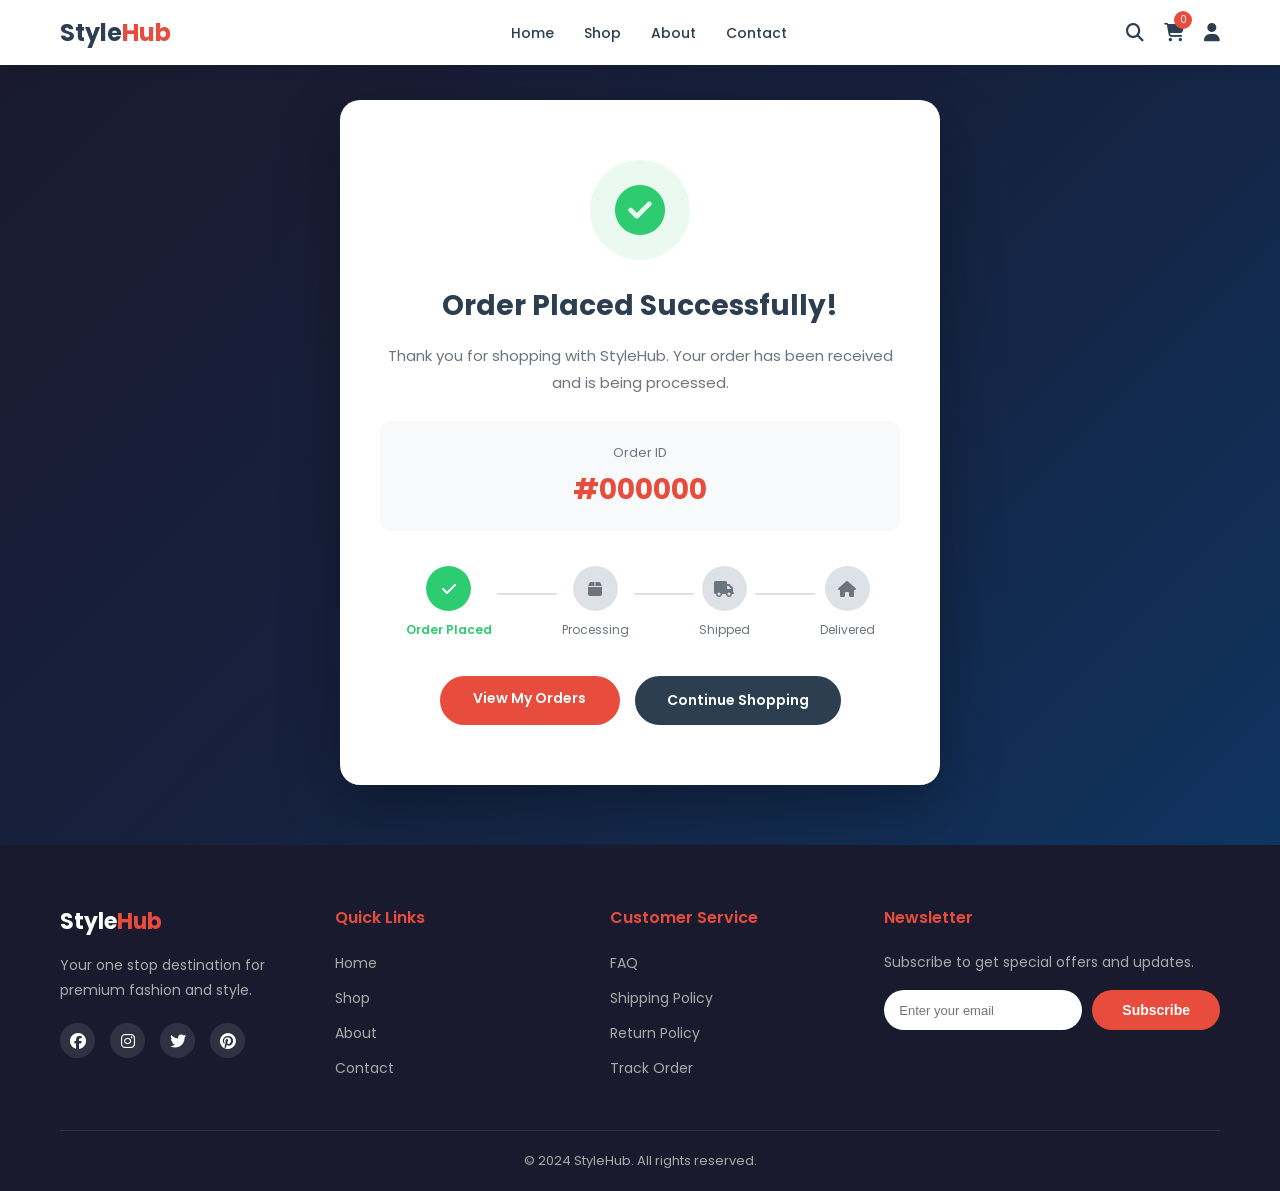
==== frontend/pages/order-success.html @ 16276a41 "Complete Codebase for StyleHub E-Commerce" ====
<!DOCTYPE html>
<html lang="en">
<head>
    <meta charset="UTF-8">
    <meta name="viewport" content="width=device-width, initial-scale=1.0">
    <title>Order Successful - StyleHub</title>
    <link rel="stylesheet" href="../css/style.css">
    <link rel="stylesheet" href="../css/order-success.css">
    <link href="https://fonts.googleapis.com/css2?family=Poppins:wght@300;400;500;600;700&display=swap" rel="stylesheet">
    <link rel="stylesheet" href="https://cdnjs.cloudflare.com/ajax/libs/font-awesome/6.4.0/css/all.min.css">
</head>
<body>

    <!-- NAVBAR -->
    <nav class="navbar">
        <div class="nav-container">
            <div class="nav-logo">
                <a href="../index.html">Style<span>Hub</span></a>
            </div>
            <ul class="nav-links">
                <li><a href="../index.html">Home</a></li>
                <li><a href="products.html">Shop</a></li>
                <li><a href="about.html">About</a></li>
                <li><a href="contact.html">Contact</a></li>
            </ul>
            <div class="nav-icons">
                <a href="search.html"><i class="fas fa-search"></i></a>
                <a href="cart.html">
                    <i class="fas fa-shopping-cart"></i>
                    <span class="cart-count">0</span>
                </a>
                <a href="login.html" id="nav-auth-link">
                    <i class="fas fa-user"></i>
                </a>
            </div>
            <div class="hamburger">
                <span></span>
                <span></span>
                <span></span>
            </div>
        </div>
    </nav>

    <!-- SUCCESS SECTION -->
    <section class="success-section">
        <div class="container">
            <div class="success-box">
                <div class="success-icon">
                    <i class="fas fa-check-circle"></i>
                </div>
                <h1>Order Placed Successfully!</h1>
                <p>Thank you for shopping with StyleHub. Your order has been received and is being processed.</p>
                <div class="order-id-box">
                    <p>Order ID</p>
                    <h2 id="order-id">#000000</h2>
                </div>
                <div class="success-steps">
                    <div class="step active">
                        <i class="fas fa-check"></i>
                        <p>Order Placed</p>
                    </div>
                    <div class="step-line"></div>
                    <div class="step">
                        <i class="fas fa-box"></i>
                        <p>Processing</p>
                    </div>
                    <div class="step-line"></div>
                    <div class="step">
                        <i class="fas fa-truck"></i>
                        <p>Shipped</p>
                    </div>
                    <div class="step-line"></div>
                    <div class="step">
                        <i class="fas fa-home"></i>
                        <p>Delivered</p>
                    </div>
                </div>
                <div class="success-actions">
                    <a href="profile.html" class="btn btn-primary">View My Orders</a>
                    <a href="products.html" class="btn btn-secondary" 
                       style="background:var(--primary);color:white;">
                        Continue Shopping
                    </a>
                </div>
            </div>
        </div>
    </section>

    <!-- FOOTER -->
    <footer class="footer">
        <div class="container">
            <div class="footer-grid">
                <div class="footer-col">
                    <h3>Style<span>Hub</span></h3>
                    <p>Your one stop destination for premium fashion and style.</p>
                    <div class="social-links">
                        <a href="#"><i class="fab fa-facebook"></i></a>
                        <a href="#"><i class="fab fa-instagram"></i></a>
                        <a href="#"><i class="fab fa-twitter"></i></a>
                        <a href="#"><i class="fab fa-pinterest"></i></a>
                    </div>
                </div>
                <div class="footer-col">
                    <h4>Quick Links</h4>
                    <ul>
                        <li><a href="../index.html">Home</a></li>
                        <li><a href="products.html">Shop</a></li>
                        <li><a href="about.html">About</a></li>
                        <li><a href="contact.html">Contact</a></li>
                    </ul>
                </div>
                <div class="footer-col">
                    <h4>Customer Service</h4>
                    <ul>
                        <li><a href="#">FAQ</a></li>
                        <li><a href="#">Shipping Policy</a></li>
                        <li><a href="#">Return Policy</a></li>
                        <li><a href="#">Track Order</a></li>
                    </ul>
                </div>
                <div class="footer-col">
                    <h4>Newsletter</h4>
                    <p>Subscribe to get special offers and updates.</p>
                    <div class="newsletter">
                        <input type="email" placeholder="Enter your email">
                        <button class="btn btn-primary">Subscribe</button>
                    </div>
                </div>
            </div>
            <div class="footer-bottom">
                <p>&copy; 2024 StyleHub. All rights reserved.</p>
            </div>
        </div>
    </footer>

    <script src="../js/main.js"></script>
    <script src="../js/order-success.js"></script>
</body>
</html>
---- frontend/css/style.css ----
/* ─── RESET & BASE ─────────────────────────────────────── */
* {
    margin: 0;
    padding: 0;
    box-sizing: border-box;
}

:root {
    --primary: #2c3e50;
    --accent: #e74c3c;
    --light: #f8f9fa;
    --dark: #1a1a2e;
    --gray: #6c757d;
    --border: #dee2e6;
    --white: #ffffff;
    --shadow: 0 2px 15px rgba(0,0,0,0.1);
    --transition: all 0.3s ease;
}

body {
    font-family: 'Poppins', sans-serif;
    color: var(--primary);
    background-color: var(--white);
    overflow-x: hidden;
}

a {
    text-decoration: none;
    color: inherit;
}

ul {
    list-style: none;
}

img {
    max-width: 100%;
    height: auto;
}

.container {
    max-width: 1200px;
    margin: 0 auto;
    padding: 0 20px;
}

/* ─── BUTTONS ───────────────────────────────────────────── */
.btn {
    display: inline-block;
    padding: 12px 30px;
    border-radius: 30px;
    font-size: 14px;
    font-weight: 600;
    cursor: pointer;
    transition: var(--transition);
    border: none;
    text-align: center;
}

.btn-primary {
    background-color: var(--accent);
    color: var(--white);
}

.btn-primary:hover {
    background-color: #c0392b;
    transform: translateY(-2px);
    box-shadow: 0 5px 15px rgba(231,76,60,0.4);
}

.btn-secondary {
    background-color: transparent;
    color: var(--primary);
    border: 2px solid var(--primary);
}

.btn-secondary:hover {
    background-color: var(--primary);
    color: var(--white);
}

/* ─── NAVBAR ────────────────────────────────────────────── */
.navbar {
    position: fixed;
    top: 0;
    left: 0;
    width: 100%;
    z-index: 1000;
    background-color: var(--white);
    box-shadow: var(--shadow);
    padding: 15px 0;
    transition: var(--transition);
}

.nav-container {
    max-width: 1200px;
    margin: 0 auto;
    padding: 0 20px;
    display: flex;
    align-items: center;
    justify-content: space-between;
}

.nav-logo a {
    font-size: 24px;
    font-weight: 700;
    color: var(--primary);
}

.nav-logo span {
    color: var(--accent);
}

.nav-links {
    display: flex;
    gap: 30px;
}

.nav-links a {
    font-size: 14px;
    font-weight: 500;
    color: var(--primary);
    transition: var(--transition);
    position: relative;
}

.nav-links a::after {
    content: '';
    position: absolute;
    bottom: -3px;
    left: 0;
    width: 0;
    height: 2px;
    background-color: var(--accent);
    transition: var(--transition);
}

.nav-links a:hover::after {
    width: 100%;
}

.nav-links a:hover {
    color: var(--accent);
}

.nav-icons {
    display: flex;
    align-items: center;
    gap: 20px;
}

.nav-icons a {
    font-size: 18px;
    color: var(--primary);
    transition: var(--transition);
    position: relative;
}

.nav-icons a:hover {
    color: var(--accent);
}

.cart-count {
    position: absolute;
    top: -8px;
    right: -8px;
    background-color: var(--accent);
    color: var(--white);
    font-size: 10px;
    width: 18px;
    height: 18px;
    border-radius: 50%;
    display: flex;
    align-items: center;
    justify-content: center;
}

.hamburger {
    display: none;
    flex-direction: column;
    gap: 5px;
    cursor: pointer;
}

.hamburger span {
    width: 25px;
    height: 3px;
    background-color: var(--primary);
    border-radius: 3px;
    transition: var(--transition);
}

/* ─── SECTION TITLE ─────────────────────────────────────── */
.section-title {
    font-size: 32px;
    font-weight: 700;
    text-align: center;
    margin-bottom: 40px;
    position: relative;
}

.section-title::after {
    content: '';
    position: absolute;
    bottom: -10px;
    left: 50%;
    transform: translateX(-50%);
    width: 60px;
    height: 3px;
    background-color: var(--accent);
}

/* ─── PRODUCT CARD ──────────────────────────────────────── */
.product-card {
    background-color: var(--white);
    border-radius: 10px;
    overflow: hidden;
    box-shadow: var(--shadow);
    transition: var(--transition);
    cursor: pointer;
}

.product-card:hover {
    transform: translateY(-5px);
    box-shadow: 0 10px 30px rgba(0,0,0,0.15);
}

.product-card img {
    width: 100%;
    height: 280px;
    object-fit: cover;
}

.product-card-info {
    padding: 15px;
}

.product-card-info h3 {
    font-size: 16px;
    font-weight: 600;
    margin-bottom: 5px;
}

.product-card-info .category {
    font-size: 12px;
    color: var(--gray);
    margin-bottom: 10px;
}

.product-card-info .price {
    font-size: 18px;
    font-weight: 700;
    color: var(--accent);
}

.product-card-actions {
    padding: 0 15px 15px;
    display: flex;
    gap: 10px;
}

.product-card-actions .btn {
    flex: 1;
    padding: 8px 15px;
    font-size: 12px;
}

/* ─── FOOTER ────────────────────────────────────────────── */
.footer {
    background-color: var(--dark);
    color: var(--white);
    padding: 60px 0 20px;
}

.footer-grid {
    display: grid;
    grid-template-columns: repeat(4, 1fr);
    gap: 40px;
    margin-bottom: 40px;
}

.footer-col h3 {
    font-size: 22px;
    font-weight: 700;
    margin-bottom: 15px;
}

.footer-col h3 span {
    color: var(--accent);
}

.footer-col h4 {
    font-size: 16px;
    font-weight: 600;
    margin-bottom: 20px;
    color: var(--accent);
}

.footer-col p {
    font-size: 14px;
    color: #aaa;
    line-height: 1.8;
}

.footer-col ul li {
    margin-bottom: 10px;
}

.footer-col ul li a {
    font-size: 14px;
    color: #aaa;
    transition: var(--transition);
}

.footer-col ul li a:hover {
    color: var(--accent);
    padding-left: 5px;
}

.social-links {
    display: flex;
    gap: 15px;
    margin-top: 20px;
}

.social-links a {
    width: 35px;
    height: 35px;
    background-color: rgba(255,255,255,0.1);
    border-radius: 50%;
    display: flex;
    align-items: center;
    justify-content: center;
    transition: var(--transition);
}

.social-links a:hover {
    background-color: var(--accent);
}

.newsletter {
    display: flex;
    gap: 10px;
    margin-top: 15px;
}

.newsletter input {
    flex: 1;
    padding: 10px 15px;
    border-radius: 30px;
    border: none;
    outline: none;
    font-size: 13px;
}

.footer-bottom {
    border-top: 1px solid rgba(255,255,255,0.1);
    padding-top: 20px;
    text-align: center;
    color: #aaa;
    font-size: 13px;
}

/* ─── RESPONSIVE ────────────────────────────────────────── */
@media (max-width: 768px) {
    .nav-links {
        display: none;
        position: absolute;
        top: 70px;
        left: 0;
        width: 100%;
        background-color: var(--white);
        flex-direction: column;
        padding: 20px;
        box-shadow: var(--shadow);
    }

    .nav-links.active {
        display: flex;
    }

    .hamburger {
        display: flex;
    }

    .footer-grid {
        grid-template-columns: repeat(2, 1fr);
    }
}

@media (max-width: 480px) {
    .footer-grid {
        grid-template-columns: 1fr;
    }
}

.nav-links a.active {
    color: var(--accent) !important;
}

.nav-links a.active::after {
    width: 100% !important;
}



/* ─── BUTTON FULL ───────────────────────────────────────── */
.btn-full {
    width: 100%;
    padding: 14px;
    font-size: 15px;
    border-radius: 10px;
}
---- frontend/css/order-success.css ----
/* ─── SUCCESS SECTION ───────────────────────────────────── */
.success-section {
    min-height: 80vh;
    display: flex;
    align-items: center;
    justify-content: center;
    padding: 100px 20px 60px;
    background: linear-gradient(135deg, #1a1a2e 0%, #16213e 50%, #0f3460 100%);
}

.success-box {
    background-color: var(--white);
    border-radius: 20px;
    padding: 60px 40px;
    text-align: center;
    max-width: 600px;
    width: 100%;
    box-shadow: 0 20px 60px rgba(0,0,0,0.3);
}

/* ─── SUCCESS ICON ──────────────────────────────────────── */
.success-icon {
    width: 100px;
    height: 100px;
    background-color: #eafaf1;
    border-radius: 50%;
    display: flex;
    align-items: center;
    justify-content: center;
    margin: 0 auto 25px;
    animation: scaleIn 0.5s ease;
}

.success-icon i {
    font-size: 50px;
    color: #2ecc71;
}

@keyframes scaleIn {
    from {
        transform: scale(0);
        opacity: 0;
    }
    to {
        transform: scale(1);
        opacity: 1;
    }
}

/* ─── SUCCESS TEXT ──────────────────────────────────────── */
.success-box h1 {
    font-size: 28px;
    font-weight: 700;
    color: var(--primary);
    margin-bottom: 15px;
}

.success-box p {
    font-size: 15px;
    color: var(--gray);
    line-height: 1.8;
    margin-bottom: 25px;
}

/* ─── ORDER ID BOX ──────────────────────────────────────── */
.order-id-box {
    background-color: var(--light);
    border-radius: 10px;
    padding: 20px;
    margin-bottom: 35px;
}

.order-id-box p {
    font-size: 13px;
    color: var(--gray);
    margin-bottom: 5px;
}

.order-id-box h2 {
    font-size: 28px;
    font-weight: 700;
    color: var(--accent);
}

/* ─── SUCCESS STEPS ─────────────────────────────────────── */
.success-steps {
    display: flex;
    align-items: center;
    justify-content: center;
    margin-bottom: 35px;
    flex-wrap: wrap;
    gap: 5px;
}

.step {
    display: flex;
    flex-direction: column;
    align-items: center;
    gap: 8px;
}

.step i {
    width: 45px;
    height: 45px;
    border-radius: 50%;
    background-color: var(--border);
    color: var(--gray);
    display: flex;
    align-items: center;
    justify-content: center;
    font-size: 16px;
    transition: var(--transition);
}

.step p {
    font-size: 12px;
    color: var(--gray);
    margin: 0;
}

.step.active i {
    background-color: #2ecc71;
    color: var(--white);
}

.step.active p {
    color: #2ecc71;
    font-weight: 600;
}

.step-line {
    width: 60px;
    height: 2px;
    background-color: var(--border);
    margin-bottom: 20px;
}

/* ─── SUCCESS ACTIONS ───────────────────────────────────── */
.success-actions {
    display: flex;
    gap: 15px;
    justify-content: center;
    flex-wrap: wrap;
}

.success-actions .btn {
    min-width: 180px;
}

/* ─── RESPONSIVE ────────────────────────────────────────── */
@media (max-width: 480px) {
    .success-box {
        padding: 40px 20px;
    }

    .success-box h1 {
        font-size: 22px;
    }

    .step-line {
        width: 30px;
    }

    .success-actions {
        flex-direction: column;
    }

    .success-actions .btn {
        width: 100%;
    }
}
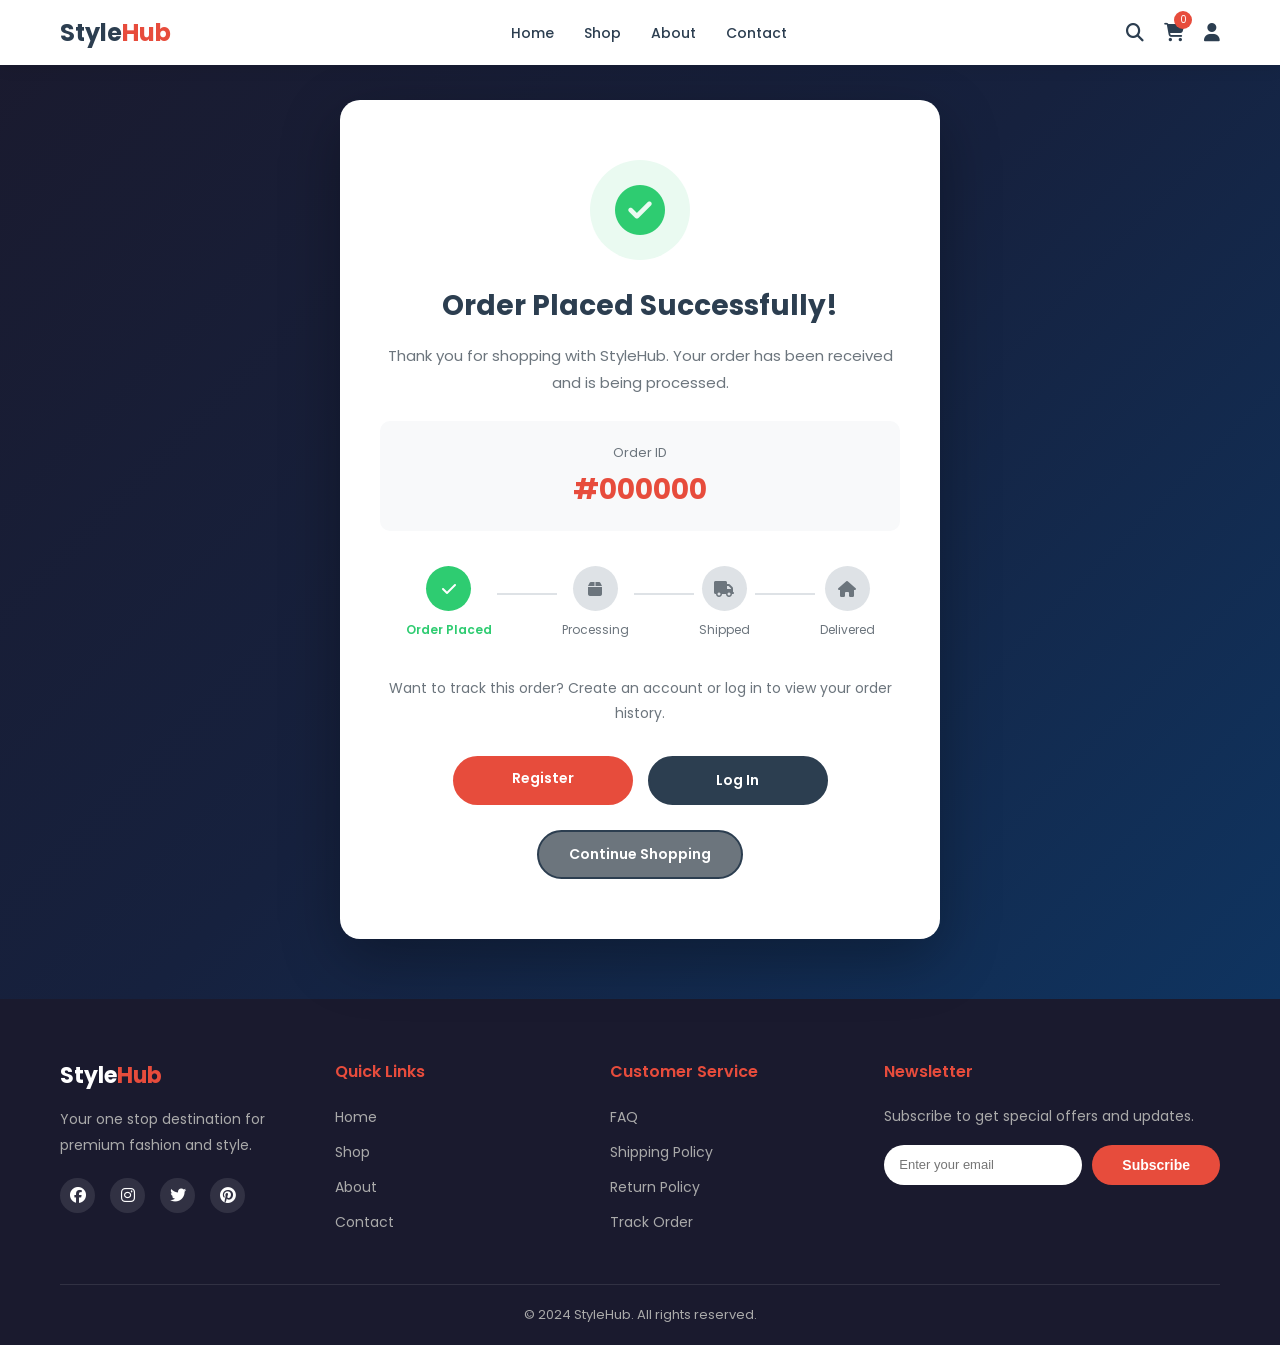
==== commit 08911db0: "view orders in order_success" ====
--- a/frontend/pages/order-success.html
+++ b/frontend/pages/order-success.html
@@ -75,12 +75,8 @@
                         <p>Delivered</p>
                     </div>
                 </div>
-                <div class="success-actions">
-                    <a href="profile.html" class="btn btn-primary">View My Orders</a>
-                    <a href="products.html" class="btn btn-secondary" 
-                       style="background:var(--primary);color:white;">
-                        Continue Shopping
-                    </a>
+                <div class="success-actions" id="success-actions">
+                    <!-- Buttons injected dynamically by order-success.js based on login state -->
                 </div>
             </div>
         </div>
